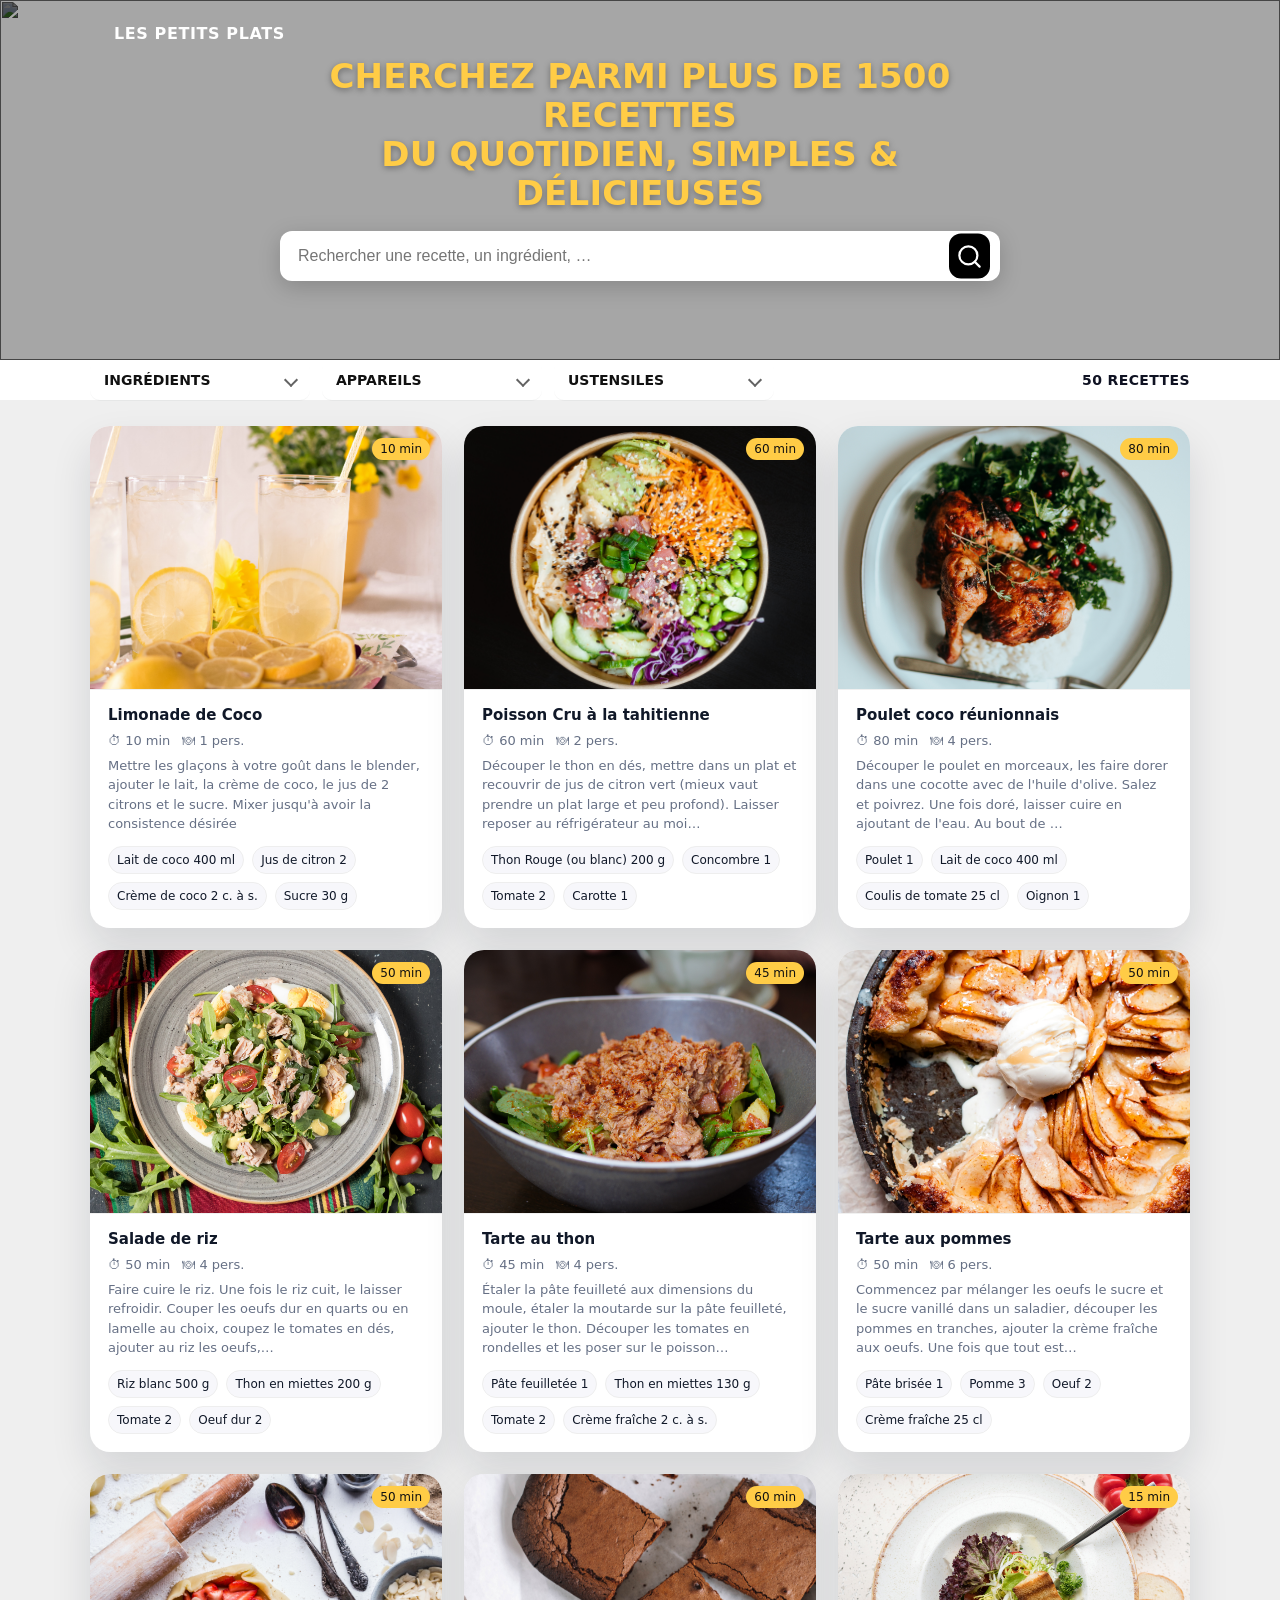
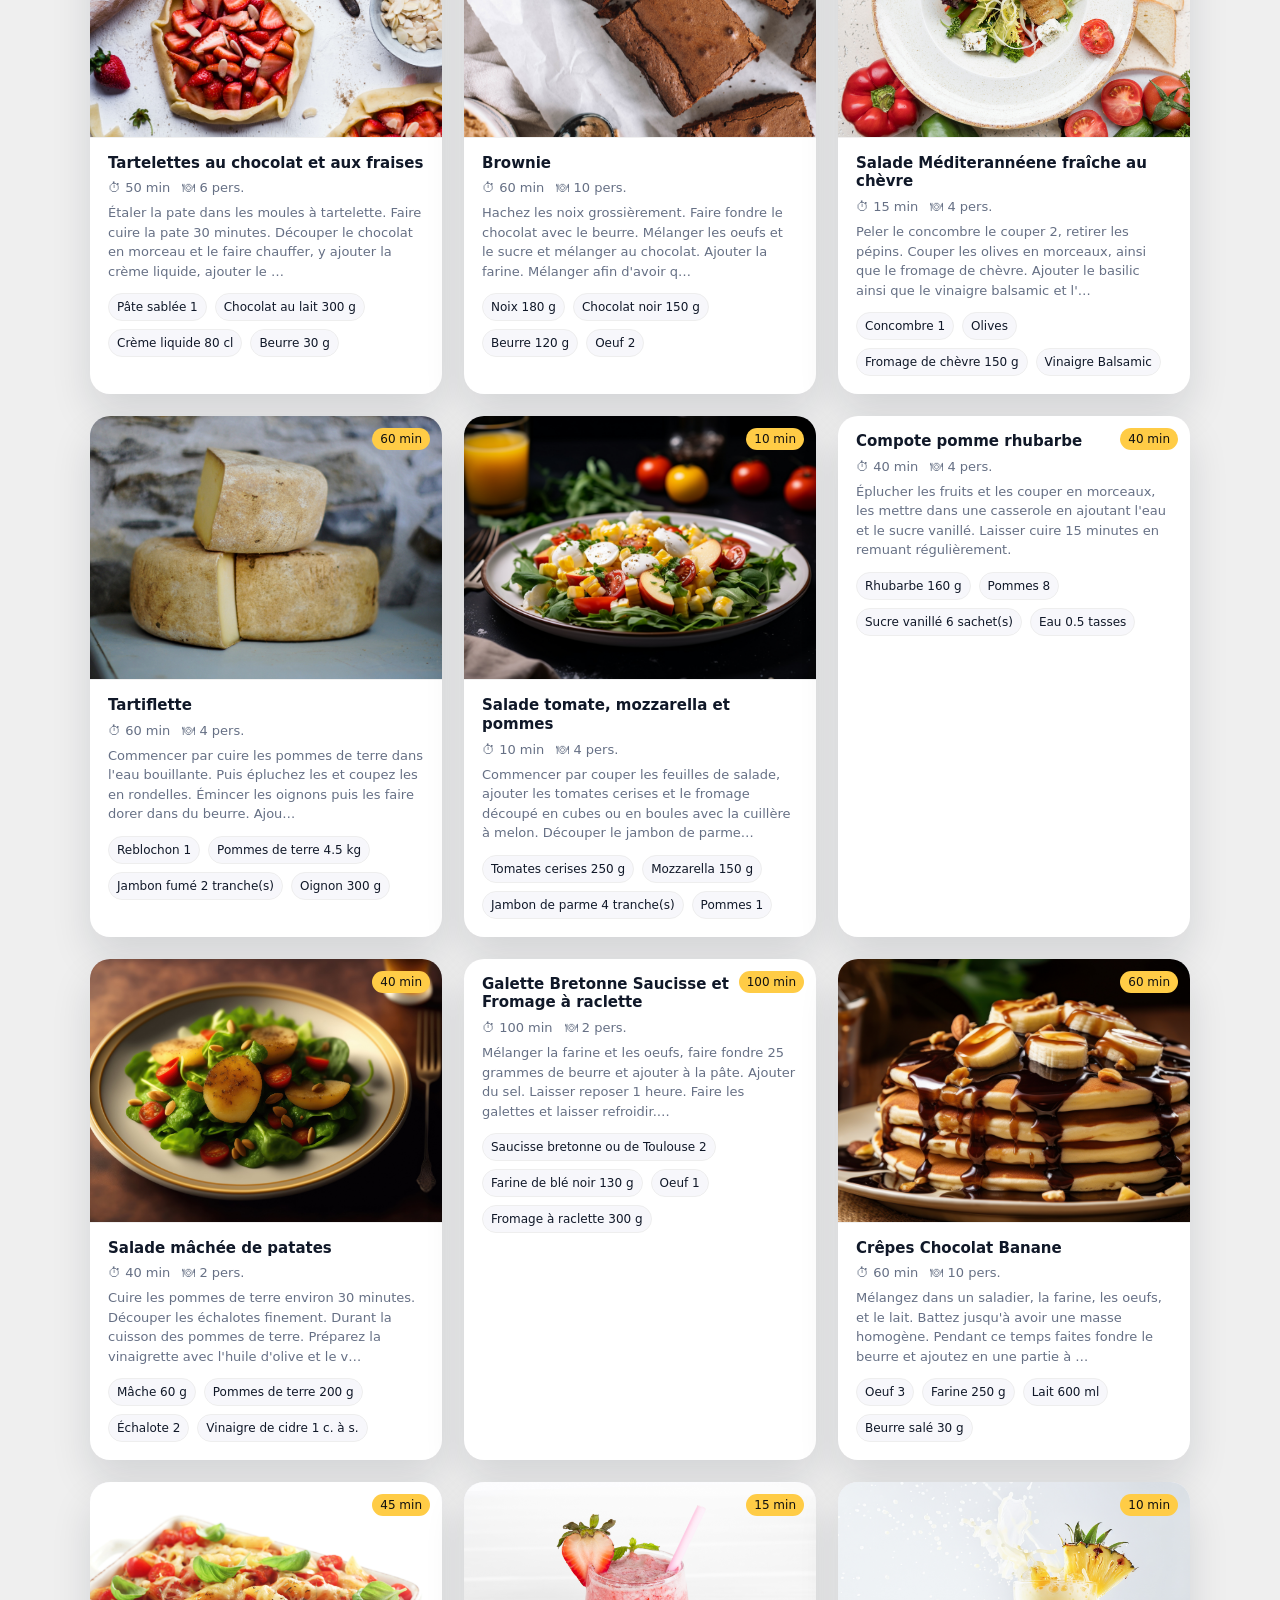
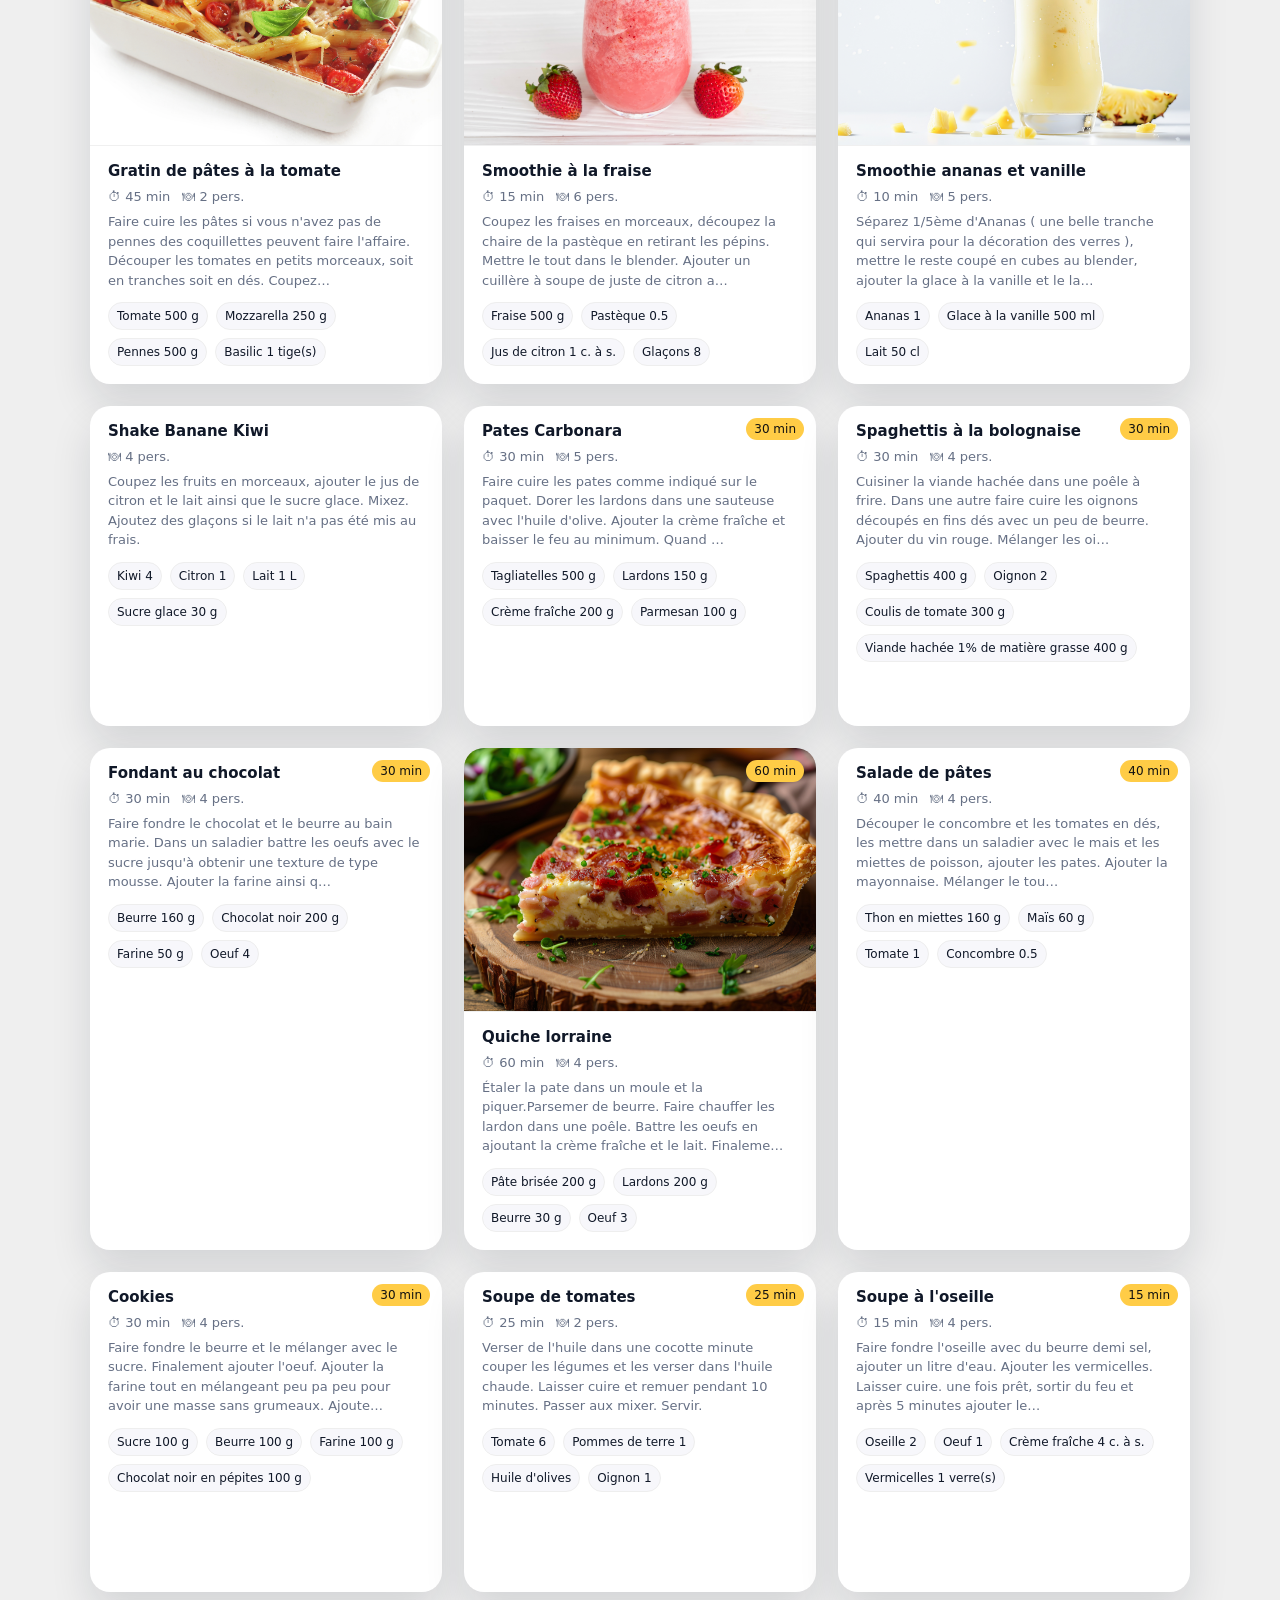
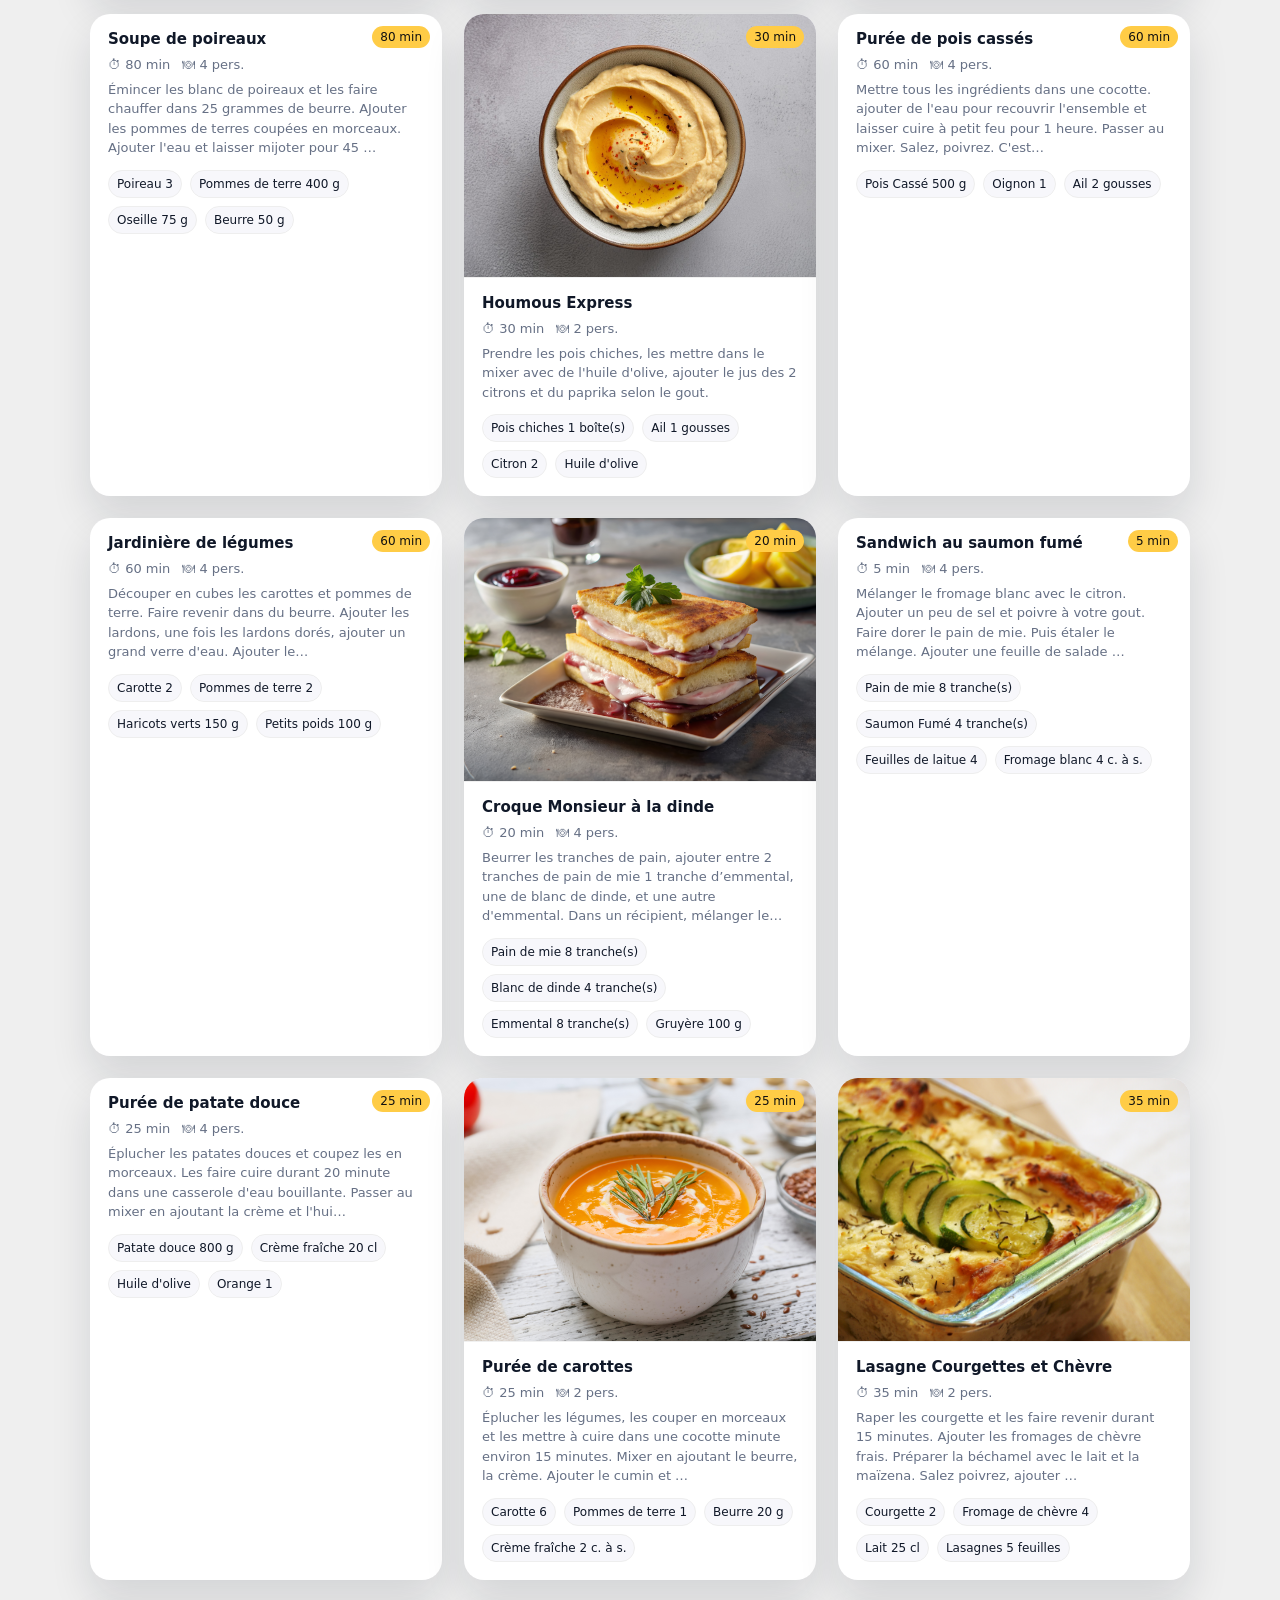
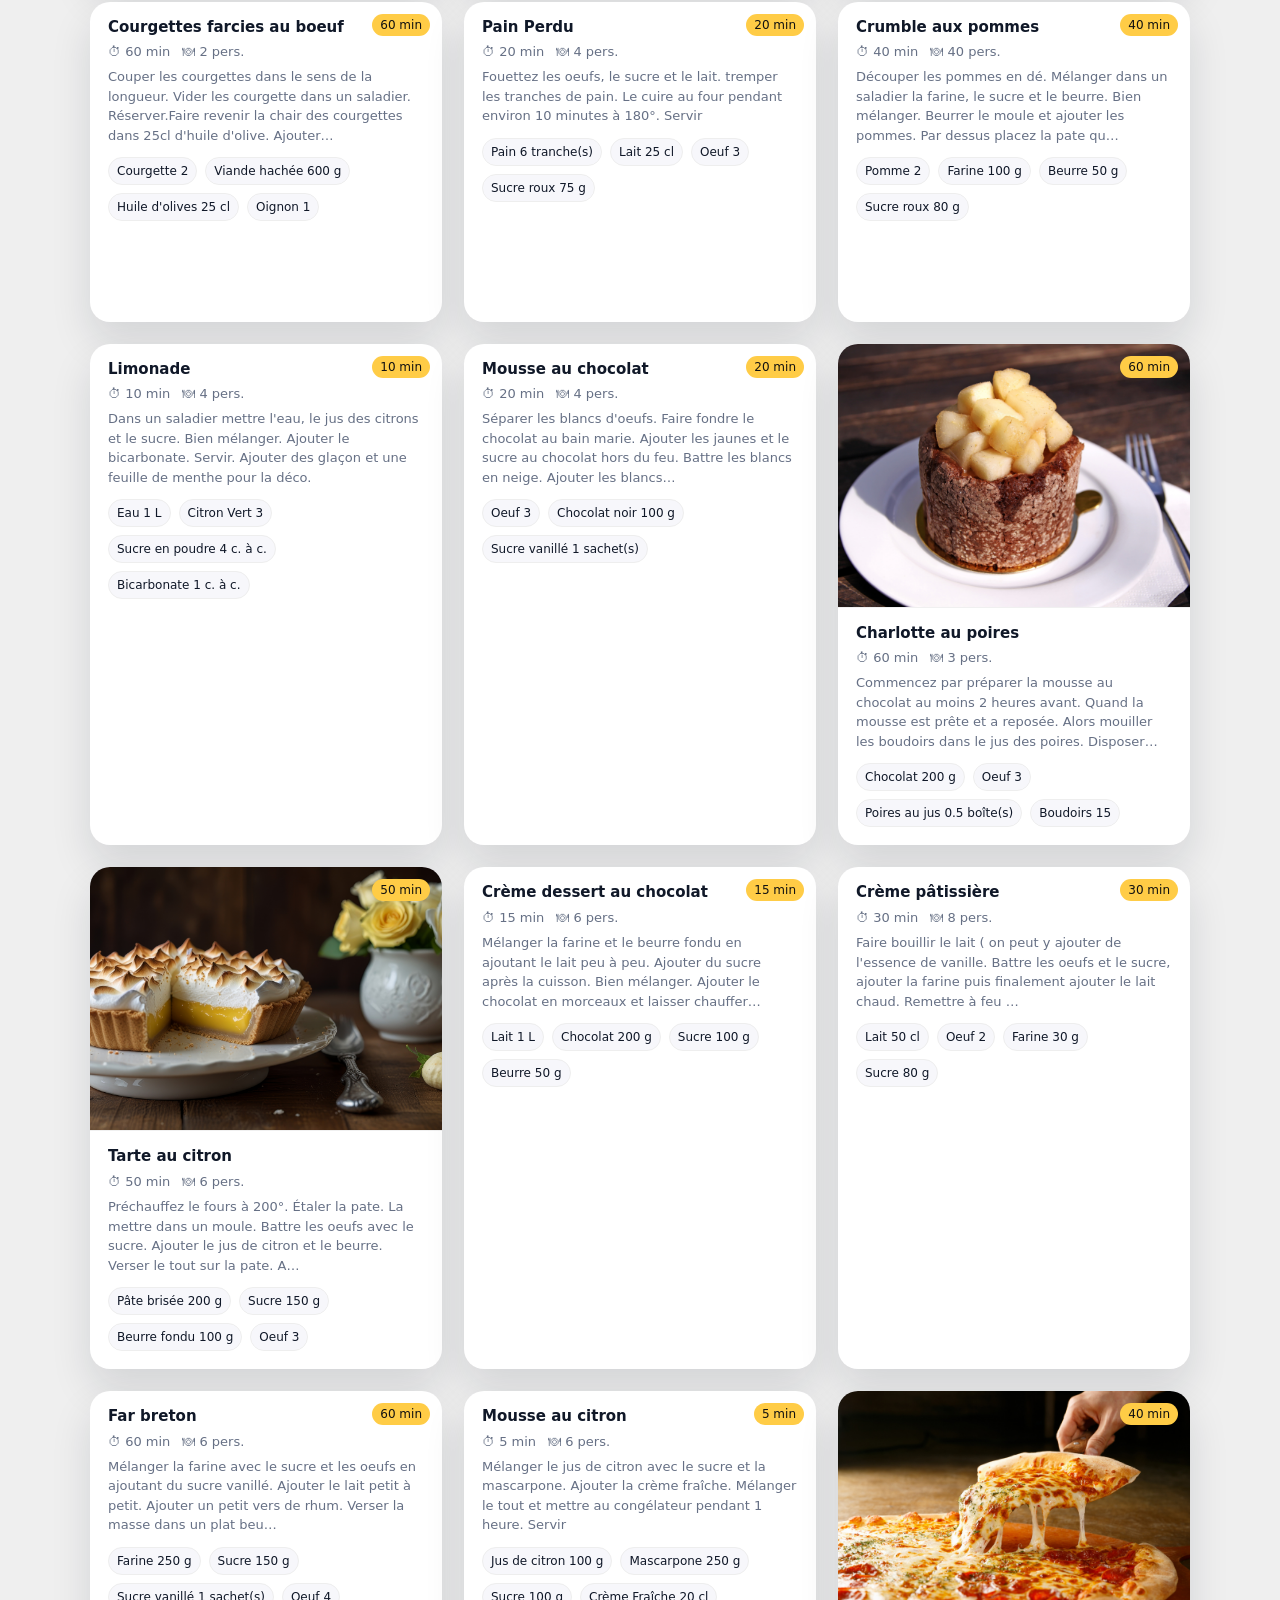
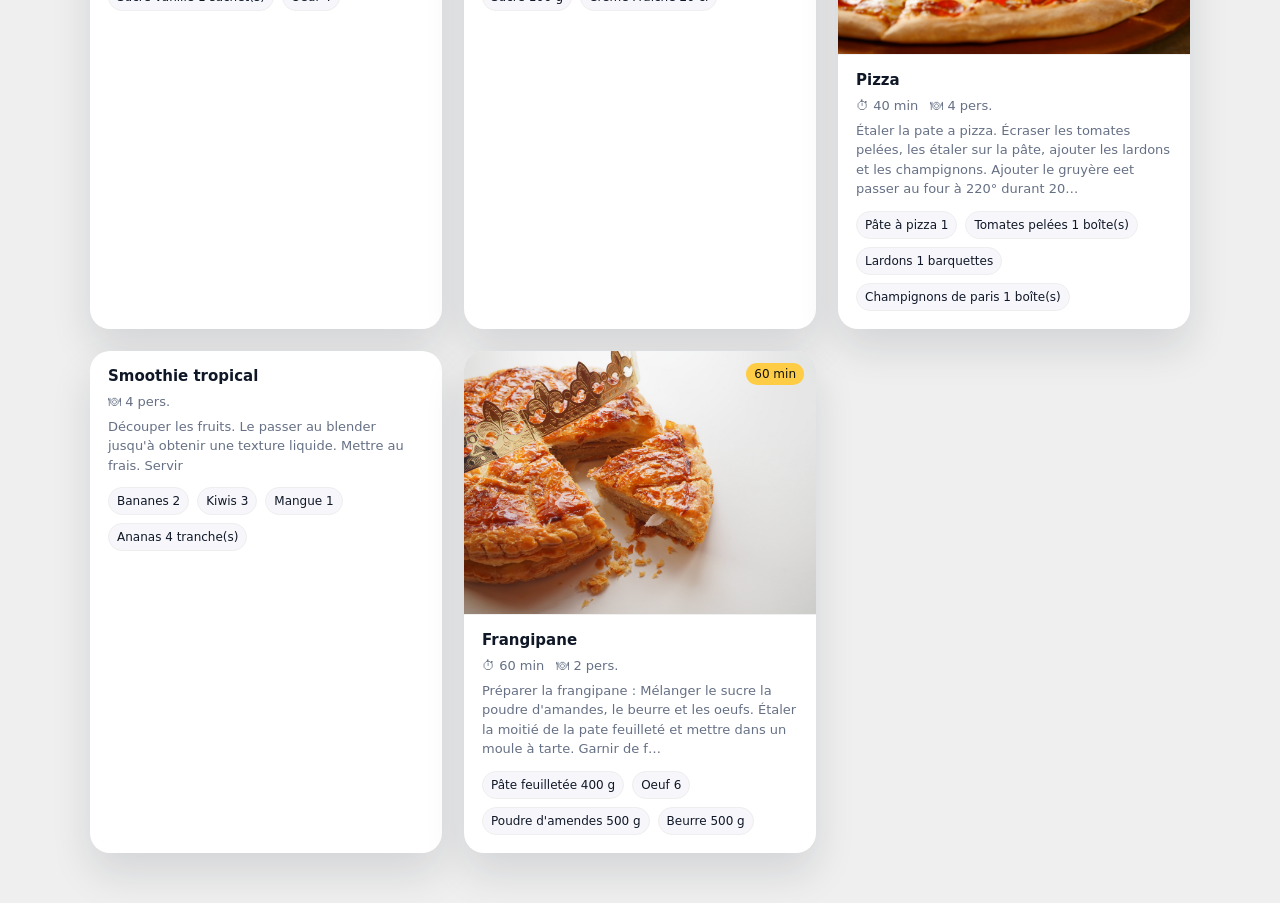
==== public/index.html @ f0c72c41 "p7" ====
<!DOCTYPE html>
<html lang="fr">
  <head>
    <meta charset="utf-8" />
    <meta name="viewport" content="width=device-width, initial-scale=1" />
    <title>Les Petits Plats</title>
    <link rel="stylesheet" href="../src/styles/main.css" />
    <style>
      /* ensures the "Search recipes" label stays for screen readers only */
      .sr-only {
        position: absolute !important;
        width: 1px;
        height: 1px;
        padding: 0;
        margin: -1px;
        overflow: hidden;
        clip: rect(0, 0, 0, 0);
        white-space: nowrap;
        border: 0;
      }
    </style>
  </head>
  <body>
    <header class="hero">
      <img
        class="hero-bg"
        src="../public/assets/images/hero.jpg"
        alt=""
        aria-hidden="true"
      />
      <div class="hero-inner container">
        <a class="logo" href="#">LES PETITS PLATS</a>

        <h1 class="hero-title">
          CHERCHEZ PARMI PLUS DE 1500 RECETTES<br />
          DU QUOTIDIEN, SIMPLES &amp; DÉLICIEUSES
        </h1>

<form class="hero-search" role="search" onsubmit="return false;">
  <label for="main-search" class="sr-only">Rechercher des recettes</label>
  <div class="search-wrapper">
    <input
      id="main-search"
      class="hero-input"
      type="search"
      placeholder="Rechercher une recette, un ingrédient, …"
    />
    <button class="hero-btn" type="button" aria-label="Rechercher">
      <!-- White magnifying glass -->
      <svg xmlns="http://www.w3.org/2000/svg"
           viewBox="0 0 24 24" width="27" height="28"
           fill="none" stroke="white" stroke-width="2"
           stroke-linecap="round" stroke-linejoin="round">
        <circle cx="11" cy="11" r="8"></circle>
        <line x1="21" y1="21" x2="16.65" y2="16.65"></line>
      </svg>
    </button>
  </div>
</form>

      </div>
    </header>

    <!-- Filters row -->
    <section class="controls container">
      <div class="selects">
        <!-- INGREDIENTS -->
        <details class="dropdown" id="dd-ingredients">
          <summary>Ingrédients</summary>
          <div class="dd-panel">
            <div class="dd-title">Ingrédients</div>
            <div class="dd-input">
              <input
                class="dd-search"
                type="text"
                placeholder="Rechercher un ingrédient…"
              />
              <button class="dd-clear" type="button" aria-label="Effacer">
                ×
              </button>
            </div>
            <ul class="dd-list" role="listbox"></ul>
          </div>
        </details>

        <!-- APPLIANCES -->
        <details class="dropdown" id="dd-appliances">
          <summary>Appareils</summary>
          <div class="dd-panel">
            <div class="dd-title">Appareils</div>
            <div class="dd-input">
              <input
                class="dd-search"
                type="text"
                placeholder="Rechercher un appareil…"
              />
              <button class="dd-clear" type="button" aria-label="Effacer">
                ×
              </button>
            </div>
            <ul class="dd-list" role="listbox"></ul>
          </div>
        </details>

        <!-- USTENSILS -->
        <details class="dropdown" id="dd-ustensils">
          <summary>Ustensiles</summary>
          <div class="dd-panel">
            <div class="dd-title">Ustensiles</div>
            <div class="dd-input">
              <input
                class="dd-search"
                type="text"
                placeholder="Rechercher un ustensile…"
              />
              <button class="dd-clear" type="button" aria-label="Effacer">
                ×
              </button>
            </div>
            <ul class="dd-list" role="listbox"></ul>
          </div>
        </details>
      </div>

      <div class="chips-and-count">
        <div id="active-tags" class="tags-active"></div>
        <div class="count" id="results-count">0 recettes</div>
      </div>
    </section>

    <main class="slab">
      <div class="container">
        <div id="cards" class="cards-grid"></div>
        <div id="empty" class="empty-state" hidden>
          Aucune recette ne correspond à votre critère…
        </div>
      </div>
    </main>

    <!-- Data first -->
    <script src="../src/data/recipes.js" defer></script>
    <script src="../src/app.js" defer></script>
  </body>
</html>
---- src/styles/main.css ----
/* =========================
   VARIABLES + BASE
========================= */
:root {
  --bg: #fff;
  --fg: #101828;
  --muted: #667085;
  --brand: #2f5af3;
  --card: #f7f7fb;
  --ring: rgba(47, 90, 243, 0.14);
  --border: #ececf3;
  --radius: 16px;
  --chip: #ffcc46;

  /* filter pill specifics */
  --pill-bg: #fff;
  --pill-text: #111;
  --pill-border: #e7e7ee;
  --panel-shadow: 0 10px 30px rgba(16, 24, 40, 0.08);
  --chev: #222;
  --search-icon: #6b7280;
  --yellow: #ffcc46;
  --yellow-ink: #1a1a1a;
}
* {
  box-sizing: border-box;
}
html,
body {
  margin: 0;
}
body {
  font-family: Inter, ui-sans-serif, system-ui, -apple-system, Segoe UI, Roboto,
    Arial, sans-serif;
  color: var(--fg);
  background: var(--bg);
}
.container {
  width: min(1100px, 92vw);
  margin: 0 auto;
}

/* visually-hidden utility for a11y */
.sr-only {
  position: absolute !important;
  width: 1px;
  height: 1px;
  padding: 0;
  margin: -1px;
  overflow: hidden;
  clip: rect(0, 0, 0, 0);
  white-space: nowrap;
  border: 0;
}

/* =========================
   HERO
========================= */
.hero {
  position: relative;
  height: 360px;
  color: #fff;
}
.hero::after {
  content: "";
  position: absolute;
  inset: 0;
  background: linear-gradient(180deg, rgba(0, 0, 0, 0.35), rgba(0, 0, 0, 0.35));
  pointer-events: none;
}
.hero-bg {
  position: absolute;
  inset: 0;
  width: 100%;
  height: 100%;
  object-fit: cover;
  filter: brightness(0.55);
}
.hero-inner {
  position: relative;
  z-index: 1;
  height: 100%;
  display: flex;
  flex-direction: column;
  justify-content: center;
  align-items: center;
  gap: 18px;
  text-align: center;
}
.logo {
  position: absolute;
  top: 24px; /* adjust for visual alignment */
  left: 24px; /* keeps it inside the hero container */
  font-weight: 800;
  font-size: 16px;
  letter-spacing: 0.6px;
  color: #fff;
  text-decoration: none;
  text-transform: uppercase;
  z-index: 2;
}

/* optional subtle hover */
.logo:hover {
  opacity: 0.9;
}

.hero-title {
  margin: 0 auto;
  max-width: 720px;
  letter-spacing: 0.2px;
  font-weight: 800;
  line-height: 1.15;
  font-size: 34px;
  text-transform: uppercase;
  color: var(--chip);
  text-shadow: 0 2px 6px rgba(0, 0, 0, 0.35);
}
.hero-search {
  display: flex;
  align-items: center;
  gap: 10px;
  max-width: 720px;
  margin: 0 auto;
}
.hero-field {
  position: relative;
  flex: 1;
  width: 954px;
  height: 72px;
}
.search-wrapper {
  position: relative;
  width: 954px;
  height: 72px;
}
.hero-input {
  width: 100%;
  padding: 16px 78px 16px 18px; /* room on right for the button */
  border: none;
  border-radius: 12px;
  font-size: 16px;
  background: #fff;
  color: #101828;
  box-shadow: 0 6px 22px rgba(0, 0, 0, 0.18);
}
.hero-input:focus-visible {
  outline: 4px solid rgba(255, 204, 70, 0.35);
}
.hero-btn {
  position: absolute;
  right: 10px;
  top: 35%;
  transform: translateY(-50%);
  width: 41px;
  height: 45px;
  border-radius: 12px;
  border: 0px solid #fff;
  background: #000;
  display: flex;
  align-items: center;
  justify-content: center;
  cursor: pointer;
  transition: background 0.2s ease, border-color 0.2s ease, transform 0.08s ease;
}

/* "X" clear button that appears inside the input */
.hero-clear {
  position: absolute;
  right: 64px;
  top: 50%;
  transform: translateY(-50%);
  width: 32px;
  height: 32px;
  border: 0;
  border-radius: 8px;
  background: transparent;
  color: #7a7a7a;
  font-size: 20px;
  line-height: 1;
  display: none;
  align-items: center;
  justify-content: center;
  cursor: pointer;
}
.hero-btn svg {
  width: 27px;
  height: 28px;
  stroke: #fff;
  pointer-events: none;
}

/* (optional) Figma-like hover: turn button yellow, icon black */
.hero-btn:hover {
  background: #ffcc46;
  border-color: #ffcc46;
  transform: scale(1.03);
}
.hero-btn:hover svg {
  stroke: #111;
}
.hero-clear.show {
  display: inline-flex;
}

@media (max-width: 720px) {
  .hero-input {
    height: 52px;
    padding-right: 88px;
  }
  .hero-btn {
    width: 52px;
    height: 52px;
    min-width: 52px;
  }
  .hero-clear {
    right: 60px;
  }
}

/* =========================
   CONTROLS ROW
========================= */
.controls {
  display: flex;
  justify-content: space-between;
  align-items: center;
  gap: 12px;
}
.controls .selects {
  display: flex;
  gap: 12px;
  flex-wrap: wrap;
}
.chips-and-count {
  display: flex;
  justify-content: space-between;
  align-items: center;
  gap: 12px;
}
.count {
  text-transform: uppercase;
  letter-spacing: 0.4px;
  font-weight: 800;
  font-size: 14px;
  color: #0f1222;
}

/* Active tags (yellow chips) */
.tags-active {
  display: flex;
  flex-wrap: wrap;
  gap: 10px;
  margin: 12px 0;
}
.tag-chip {
  background: var(--yellow);
  color: var(--yellow-ink);
  padding: 8px 12px;
  border-radius: 999px;
  font-weight: 600;
  font-size: 14px;
  display: inline-flex;
  align-items: center;
  gap: 10px;
  box-shadow: 0 2px 0 rgba(0, 0, 0, 0.04);
}
.tag-chip button {
  all: unset;
  cursor: pointer;
  font-weight: 800;
  padding: 0 2px;
  line-height: 1;
}
.tag-chip button:hover {
  transform: scale(1.08);
}

/* =========================
   FILTER DROPDOWNS (Figma-style pills)
========================= */
.dropdown {
  position: relative;
  min-width: 220px;
  padding: 0;
  border: 0;
  background: var(--pill-bg);
  border-radius: 12px;
}
.dropdown summary {
  display: flex;
  align-items: center;
  gap: 10px;
  padding: 12px 14px;
  border-radius: 10px;
  background: var(--pill-bg);
  color: var(--pill-text);
  box-shadow: 0 1px 0 rgba(16, 24, 40, 0.04);
  list-style: none;
  cursor: pointer;
  user-select: none;
  text-transform: uppercase;
  font-weight: 700;
  font-size: 14px;
  outline: none;
}
.dropdown summary::-webkit-details-marker {
  display: none;
}
.dropdown summary::after {
  content: "";
  width: 8px;
  height: 8px;
  margin-left: auto;
  border-right: 2px solid var(--chev);
  border-bottom: 2px solid var(--chev);
  transform: rotate(45deg);
  opacity: 0.7;
  transition: transform 0.15s ease;
}
.dropdown[open] summary::after {
  transform: rotate(-135deg);
}

.dropdown .dd-panel {
  margin-top: 8px;
  background: #fff;
  border: 1px solid var(--pill-border);
  border-radius: 12px;
  padding: 12px;
  box-shadow: var(--panel-shadow);
}
.dropdown:not([open]) .dd-panel {
  display: none;
}

/* panel title */
.dd-title {
  font-weight: 700;
  font-size: 14px;
  margin: 2px 2px 10px;
}

/* search input with icons */
.dd-input {
  position: relative;
}
.dd-search {
  width: 100%;
  height: 40px;
  border: 1px solid #e5e7eb;
  border-radius: 10px;
  padding: 0 38px 0 34px;
  font-size: 14px;
  outline: none;
  background: #fff;
}
.dd-search:focus {
  border-color: #cfd3da;
  box-shadow: 0 0 0 3px rgba(0, 0, 0, 0.05);
}
/* left icon */
.dd-input::before {
  content: "";
  position: absolute;
  left: 10px;
  top: 50%;
  transform: translateY(-50%);
  width: 16px;
  height: 16px;
  opacity: 0.65;
  background: radial-gradient(var(--search-icon) 45%, transparent 46%) 0 0/100%
      100%,
    conic-gradient(from 0deg, transparent 75%, var(--search-icon) 0) 0 0/100%
      100%;
  mask: radial-gradient(circle at 45% 45%, #000 45%, transparent 46%) left/16px
      16px no-repeat,
    linear-gradient(#000 0 0) right/8px 2px no-repeat;
}
/* clear (×) button */
.dd-clear {
  position: absolute;
  right: 6px;
  top: 50%;
  transform: translateY(-50%);
  width: 28px;
  height: 28px;
  border: 0;
  border-radius: 8px;
  background: transparent;
  color: #8b8b8b;
  cursor: pointer;
  font-size: 18px;
  line-height: 1;
}
.dd-clear:hover {
  background: #f3f4f6;
  color: #333;
}

/* list */
.dd-list {
  list-style: none;
  margin: 10px 0 0;
  padding: 0;
  max-height: 260px;
  overflow: auto;
  display: block;
}
.dd-list li {
  padding: 10px 12px;
  border-radius: 8px;
  cursor: pointer;
  transition: background 0.12s ease, color 0.12s ease;
}
.dd-list li:hover {
  background: var(--yellow);
  color: var(--yellow-ink);
}

.dd-list li:active {
  transform: translateY(0.5px);
}
.dd-list li.active,
.dd-list li:focus {
  background: var(--yellow);
  color: var(--yellow-ink);
}

/* =========================
   MAIN SLAB + GRID
========================= */
.slab {
  background: #efefef;
  padding: 26px 0 50px;
}
.cards-grid {
  display: grid;
  gap: 22px;
}
@media (min-width: 1200px) {
  .cards-grid {
    grid-template-columns: repeat(3, 1fr);
  }
}
@media (max-width: 1199px) {
  .cards-grid {
    grid-template-columns: repeat(2, 1fr);
  }
}
@media (max-width: 720px) {
  .cards-grid {
    grid-template-columns: 1fr;
  }
  .hero {
    height: 300px;
  }
  .hero-title {
    font-size: 26px;
  }
}

/* =========================
   CARDS
========================= */
.card {
  position: relative;
  display: flex;
  flex-direction: column;
  min-height: 320px;
  background: #fff;
  border: 0;
  border-radius: 20px;
  overflow: hidden;
  box-shadow: 0 20px 40px rgba(16, 24, 40, 0.12);
  transition: transform 0.1s, box-shadow 0.1s;
}
.card:hover {
  transform: translateY(-1px);
}
.card img {
  width: 100%;
  aspect-ratio: 4/3;
  object-fit: cover;
  display: block;
  border-bottom: 1px solid #f0f0f0;
  background: #e9e9f2;
}
.card .content {
  padding: 16px 18px 18px;
  display: grid;
  gap: 8px;
}
.card h3 {
  margin: 0;
  font-weight: 700;
  font-size: 15px;
  line-height: 1.25;
}
.card p {
  margin: 0;
  color: #667085;
  font-size: 13px;
  line-height: 1.5;
}
.meta-row {
  display: flex;
  gap: 12px;
  align-items: center;
  font-size: 13px;
  color: #667085;
}
.badges {
  display: flex;
  flex-wrap: wrap;
  gap: 8px;
  margin-top: 4px;
}
.badge {
  font-size: 12px;
  padding: 6px 8px;
  background: #f7f7fb;
  border: 1px solid #eee;
  border-radius: 999px;
}
/* time badge */
.card .time-badge {
  position: absolute;
  top: 12px;
  right: 12px;
  background: var(--chip);
  color: #111;
  padding: 4px 8px;
  font-size: 12px;
  border-radius: 999px;
}

/* =========================
   EMPTY STATE
========================= */
.empty-state {
  text-align: center;
  color: var(--muted);
  padding: 40px 0;
}

/* =========================
   ACCESSIBILITY / MOTION
========================= */
:focus-visible {
  outline: 3px solid var(--ring);
  outline-offset: 2px;
}
@media (prefers-reduced-motion: reduce) {
  * {
    animation-duration: 0.01ms !important;
    animation-iteration-count: 1 !important;
    transition: none !important;
    scroll-behavior: auto !important;
  }
}
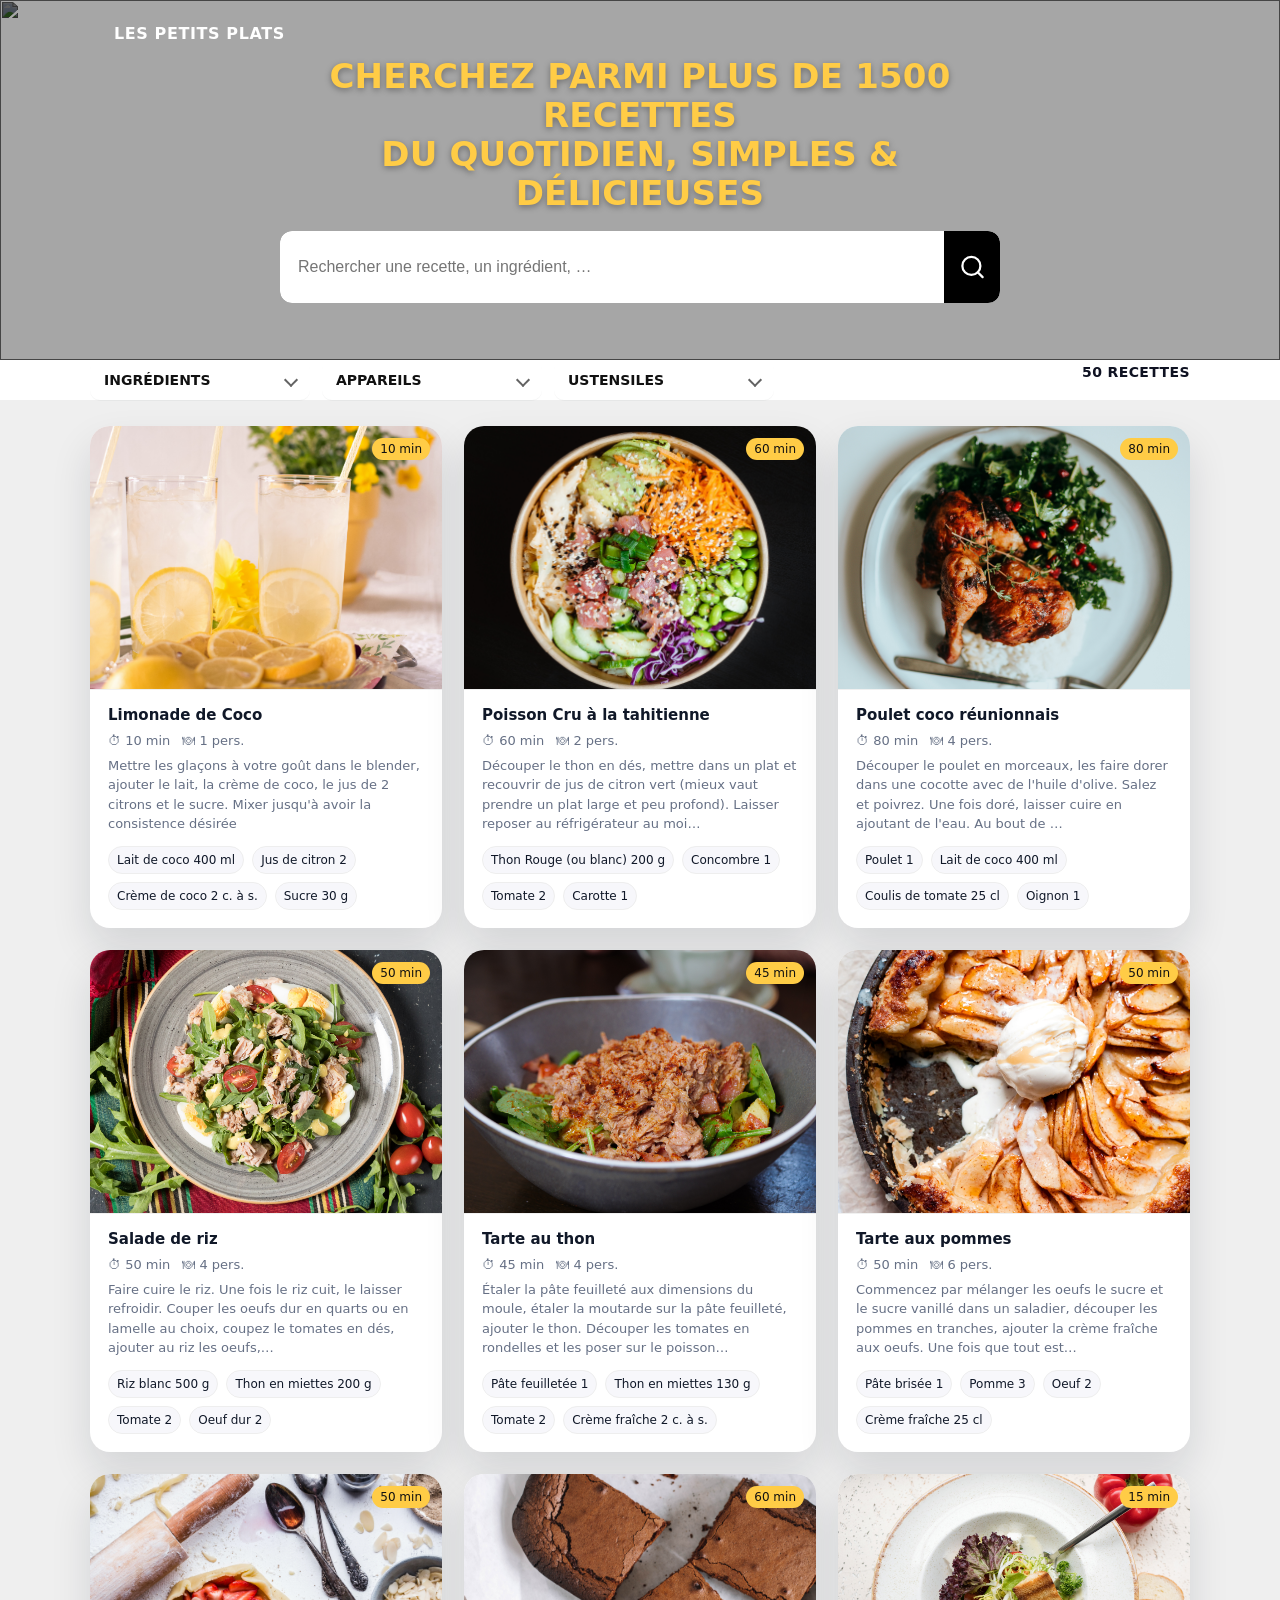
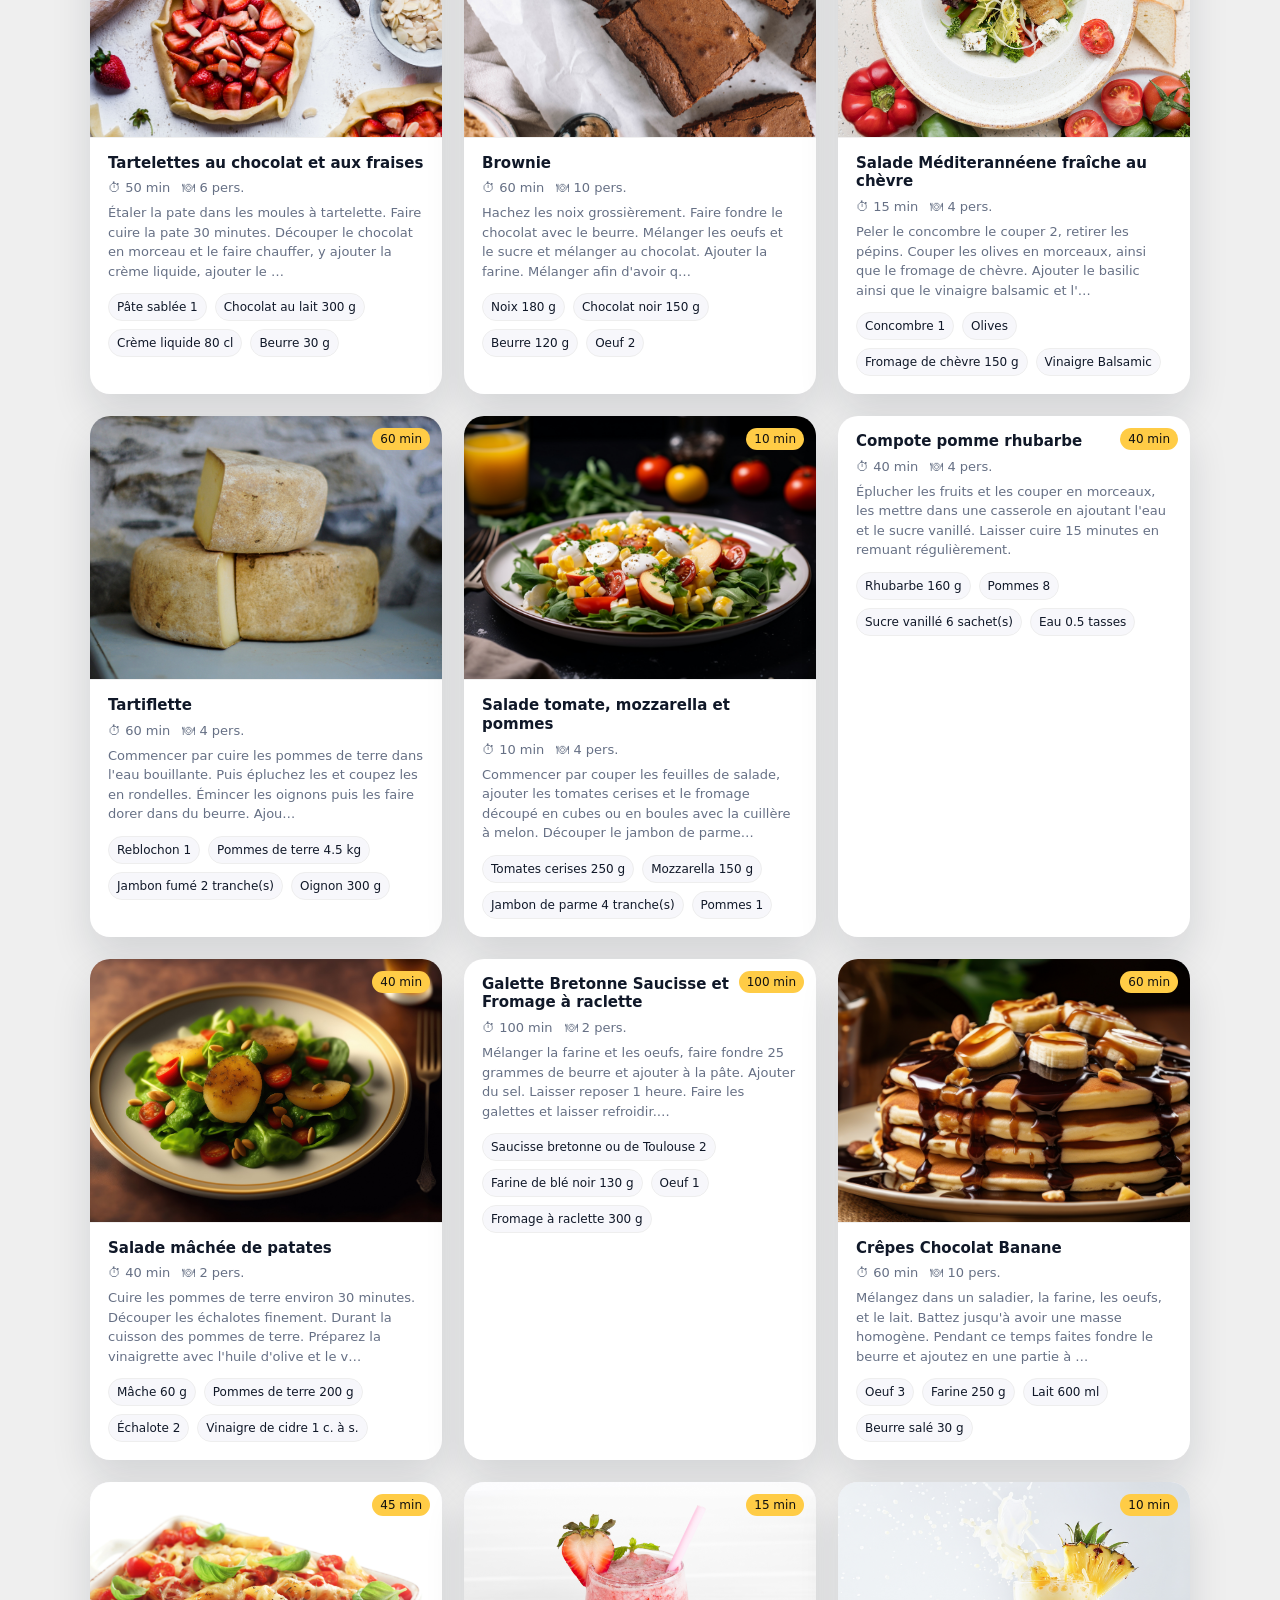
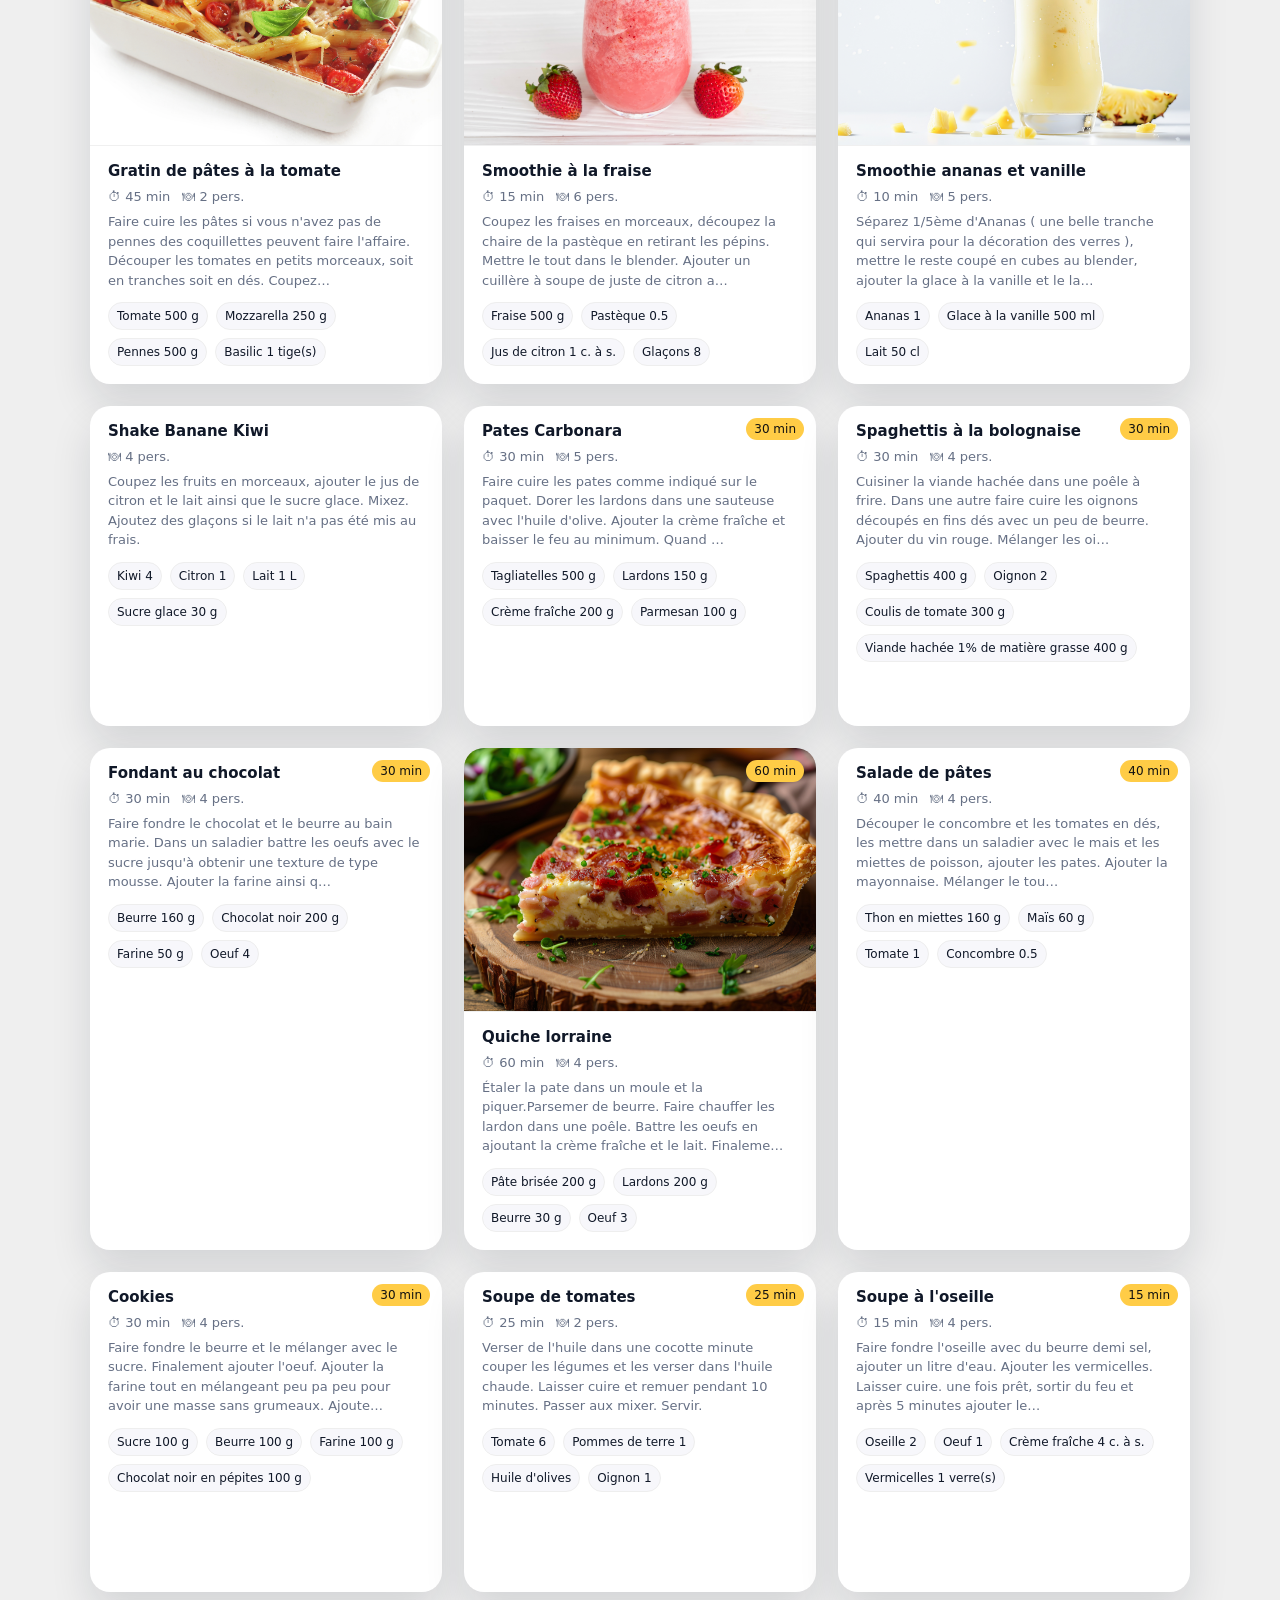
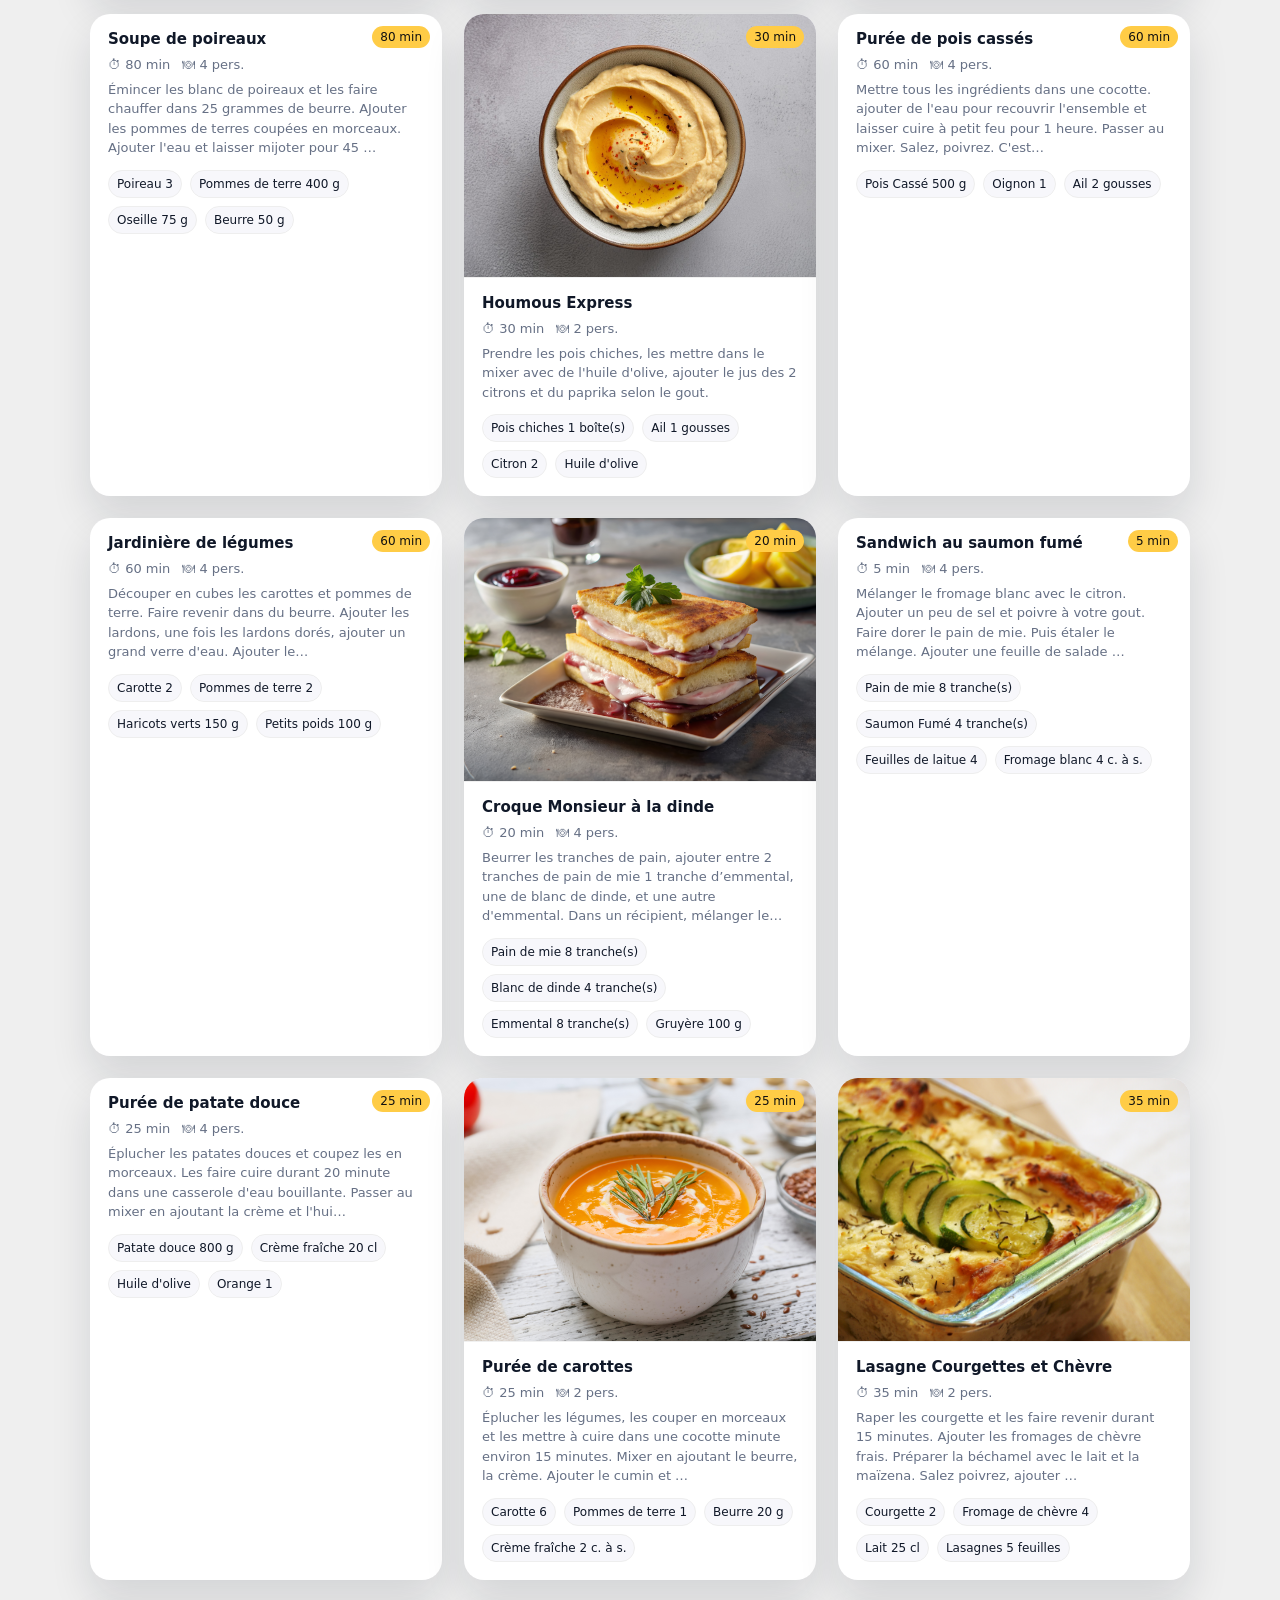
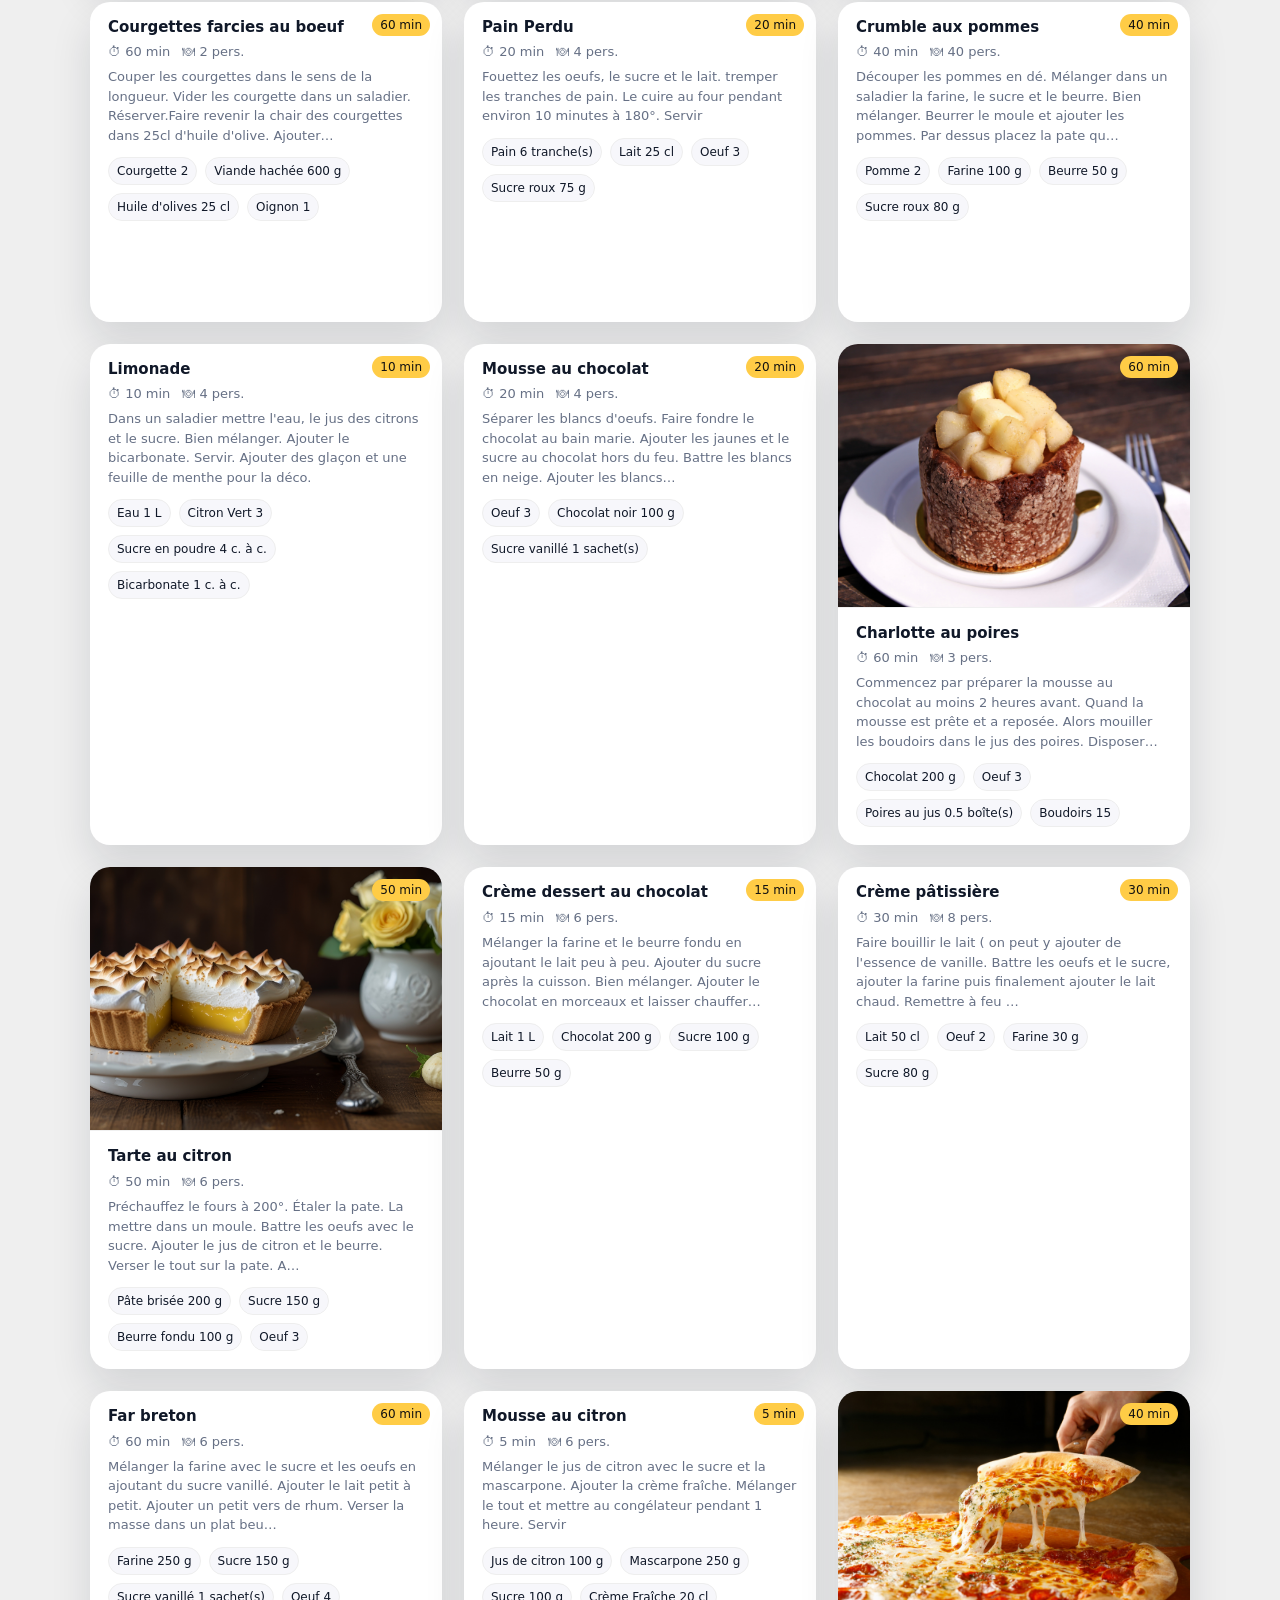
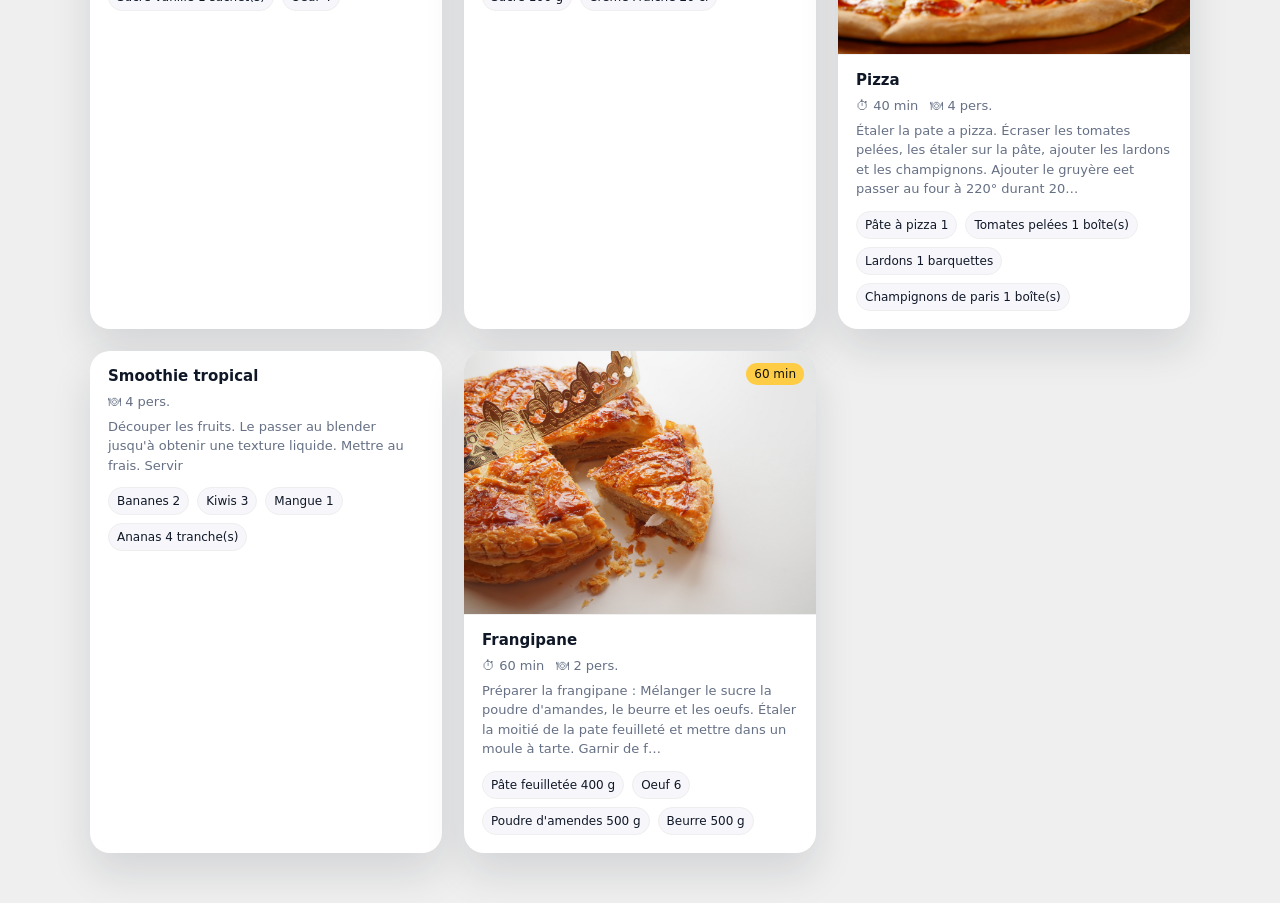
==== commit fe7f8c07: "Add hero clear button, improve search input styles, and update README" ====
--- a/public/index.html
+++ b/public/index.html
@@ -24,7 +24,7 @@
     <header class="hero">
       <img
         class="hero-bg"
-        src="../public/assets/images/hero.jpg"
+        src="assets/images/hero.jpg"
         alt=""
         aria-hidden="true"
       />
@@ -45,6 +45,9 @@
       type="search"
       placeholder="Rechercher une recette, un ingrédient, …"
     />
+    <button class="hero-clear" type="button" aria-label="Effacer la recherche">
+      ×
+    </button>
     <button class="hero-btn" type="button" aria-label="Rechercher">
       <!-- White magnifying glass -->
       <svg xmlns="http://www.w3.org/2000/svg"
--- a/src/styles/main.css
+++ b/src/styles/main.css
@@ -120,23 +120,29 @@
   display: flex;
   align-items: center;
   gap: 10px;
+  width: 100%;
   max-width: 720px;
   margin: 0 auto;
 }
 .hero-field {
   position: relative;
   flex: 1;
-  width: 954px;
+  width: 100%;
+  max-width: 954px;
   height: 72px;
 }
 .search-wrapper {
   position: relative;
-  width: 954px;
+  width: 100%;
+  max-width: 954px;
   height: 72px;
+  border-radius: 12px;
+  overflow: hidden;
 }
 .hero-input {
   width: 100%;
-  padding: 16px 78px 16px 18px; /* room on right for the button */
+  height: 100%;
+  padding: 16px 104px 16px 18px; /* room on right for clear + search buttons */
   border: none;
   border-radius: 12px;
   font-size: 16px;
@@ -149,12 +155,12 @@
 }
 .hero-btn {
   position: absolute;
-  right: 10px;
-  top: 35%;
+  right: 0;
+  top: 50%;
   transform: translateY(-50%);
-  width: 41px;
-  height: 45px;
-  border-radius: 12px;
+  width: 56px;
+  height: 100%;
+  border-radius: 0 12px 12px 0;
   border: 0px solid #fff;
   background: #000;
   display: flex;
@@ -167,7 +173,7 @@
 /* "X" clear button that appears inside the input */
 .hero-clear {
   position: absolute;
-  right: 64px;
+  right: 56px;
   top: 50%;
   transform: translateY(-50%);
   width: 32px;
@@ -194,7 +200,6 @@
 .hero-btn:hover {
   background: #ffcc46;
   border-color: #ffcc46;
-  transform: scale(1.03);
 }
 .hero-btn:hover svg {
   stroke: #111;
@@ -204,17 +209,24 @@
 }
 
 @media (max-width: 720px) {
+  .hero-field,
+  .search-wrapper {
+    height: 52px;
+  }
   .hero-input {
-    height: 52px;
-    padding-right: 88px;
+    padding-right: 96px;
   }
   .hero-btn {
+    right: 0;
+    top: 50%;
+    transform: translateY(-50%);
+    height: 100%;
     width: 52px;
-    height: 52px;
     min-width: 52px;
+    border-radius: 0 12px 12px 0;
   }
   .hero-clear {
-    right: 60px;
+    right: 52px;
   }
 }
 
@@ -223,8 +235,9 @@
 ========================= */
 .controls {
   display: flex;
+  flex-wrap: wrap;
   justify-content: space-between;
-  align-items: center;
+  align-items: flex-start;
   gap: 12px;
 }
 .controls .selects {
